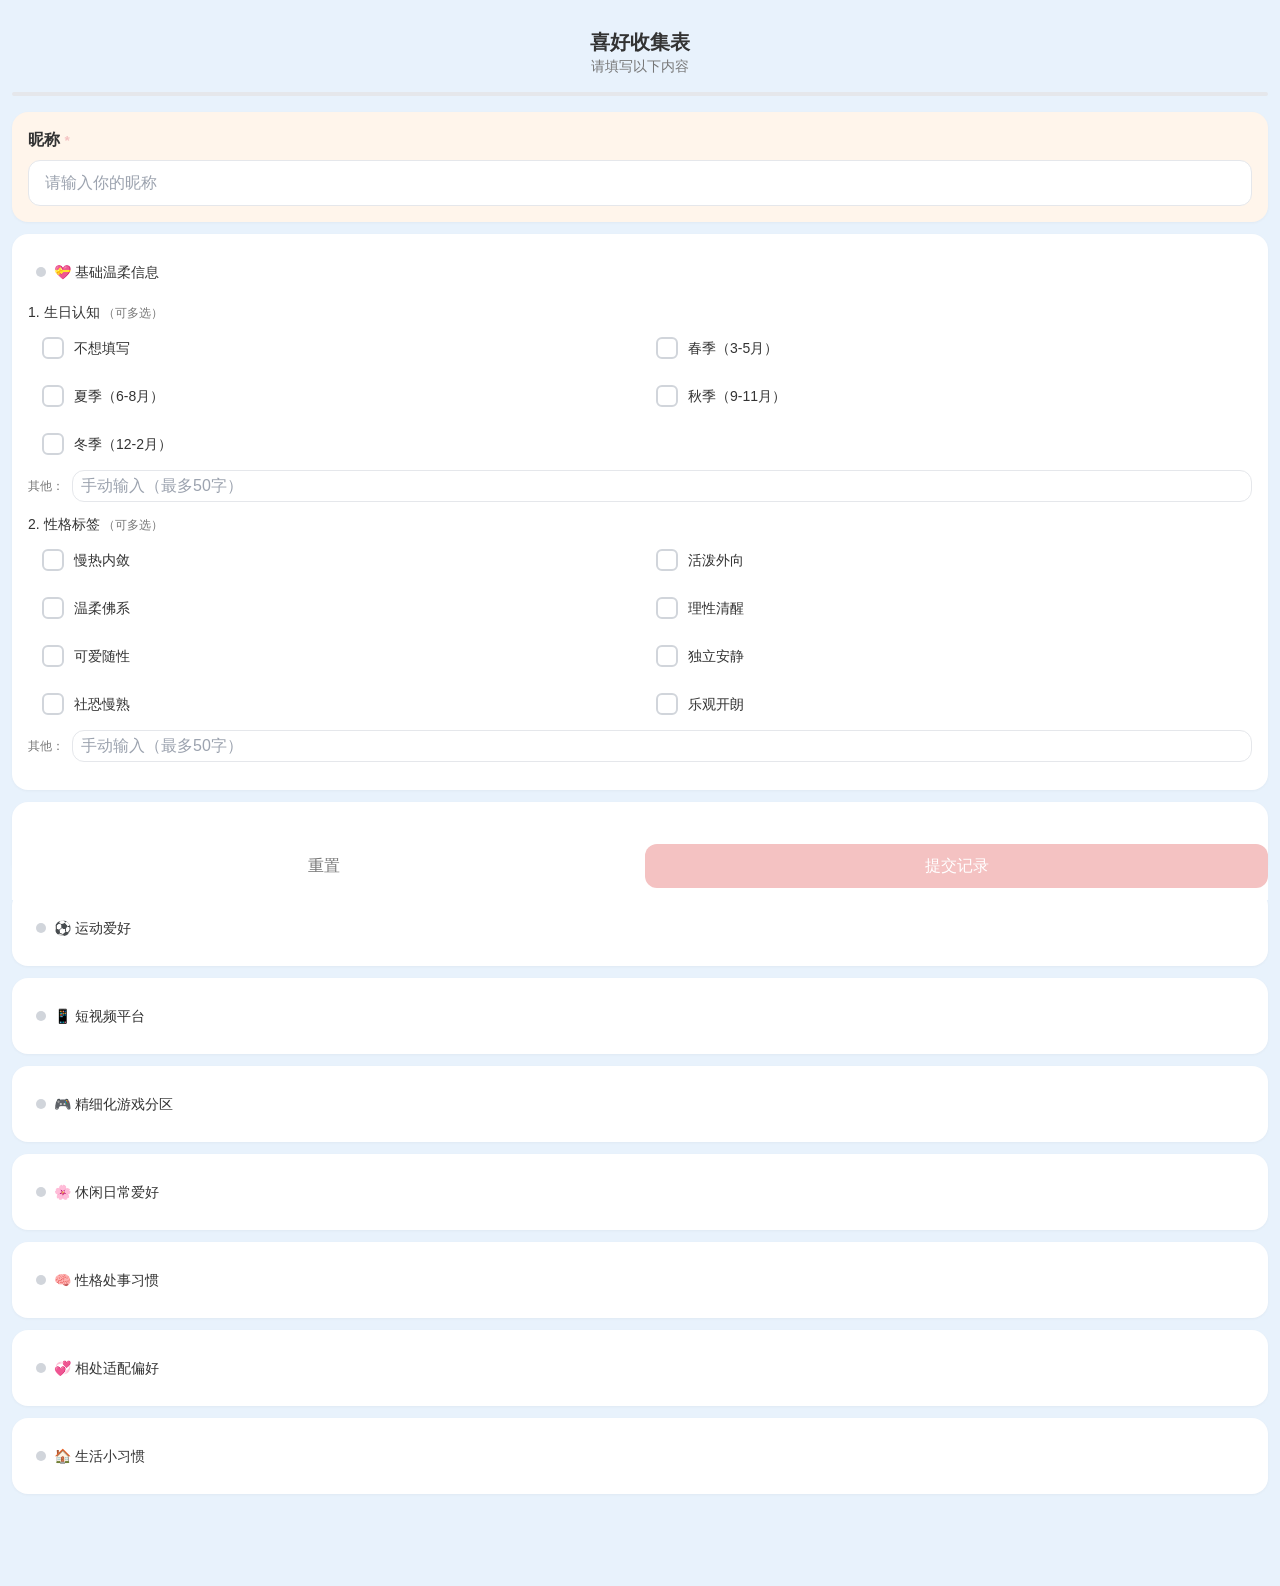
==== fill.html @ 65fc87f7 "Update fill.html" ====
<!DOCTYPE html>
<html lang="zh-CN">
<head>
<meta charset="UTF-8">
<meta name="viewport" content="width=device-width,initial-scale=1.0,user-scalable=no">
<meta name="theme-color" content="#E8F2FC">
<title>知意小记 - 填写</title>
<link rel="stylesheet" href="tailwind.css">
<script src="supabase.min.js"></script>
<script src="qrcode.min.js"></script>
<style>
:root{--milk-blue:#E8F2FC;--apricot:#FFF5EB;--bean-red:#F4C2C2;--text-pri:#333;--text-sec:#777}*{-webkit-tap-highlight-color:transparent}body{font-family:-apple-system,BlinkMacSystemFont,'PingFang SC','Microsoft YaHei',sans-serif;color:var(--text-pri);background:var(--milk-blue);min-height:100vh;margin:0;padding:12px}.card{background:#fff;border-radius:16px;box-shadow:0 1px 3px rgba(0,0,0,.04);padding:16px;margin-bottom:12px}.btn{display:inline-flex;align-items:center;justify-content:center;gap:6px;min-height:44px;padding:10px 20px;border-radius:12px;font-weight:500;border:none;cursor:pointer;transition:all .15s}.btn:active{transform:scale(.96)}.btn-primary{background:var(--bean-red);color:#fff}.btn-ghost{background:transparent;color:var(--text-sec)}.input{width:100%;min-height:44px;padding:10px 16px;border:1.5px solid #e5e7eb;border-radius:12px;font-size:inherit;font-family:inherit;color:var(--text-pri);background:#fff;outline:none;box-sizing:border-box}.input:focus{border-color:var(--bean-red);box-shadow:0 0 0 3px rgba(244,194,194,.2)}.checkbox-wrap{display:flex;align-items:center;gap:10px;min-height:44px;padding:8px 14px;border-radius:12px;cursor:pointer;user-select:none}.checkbox-wrap.selected{background:var(--milk-blue)}.checkbox-wrap.disabled{opacity:.4;pointer-events:none}.checkbox-custom{width:22px;height:22px;border:2px solid #d1d5db;border-radius:6px;flex-shrink:0;display:flex;align-items:center;justify-content:center}.checkbox-wrap.selected .checkbox-custom{background:var(--bean-red);border-color:var(--bean-red)}.checkbox-custom::after{content:'';display:none;width:6px;height:10px;border:solid #fff;border-width:0 2px 2px 0;transform:rotate(45deg);margin-top:-2px}.checkbox-wrap.selected .checkbox-custom::after{display:block}.progress-bar{height:4px;background:#e5e7eb;border-radius:2px;overflow:hidden;margin-bottom:16px}.progress-bar-fill{height:100%;background:var(--bean-red);border-radius:2px;transition:width .4s}.status-dot{width:10px;height:10px;border-radius:50%;flex-shrink:0}.status-dot.empty{background:#d1d5db}.status-dot.filled{background:#93c5fd}.collapsible-header{display:flex;align-items:center;justify-content:space-between;min-height:44px;padding:12px 8px;cursor:pointer;user-select:none;border-radius:12px}.collapsible-body{overflow:hidden;transition:max-height .35s,opacity .25s}.collapsible-body.collapsed{max-height:0!important;opacity:0}.bottom-bar{position:sticky;bottom:0;background:#fff;padding:12px 0;display:flex;gap:10px}.options-grid{display:grid;grid-template-columns:1fr;gap:4px}@media(min-width:768px){.options-grid{grid-template-columns:repeat(2,1fr)}}
</style>
</head>
<body>
<div id="app"><div class="text-center py-10"><p class="text-text-sec">加载中...</p></div></div>

<script>
var _sb = null;
var SUPABASE_URL = 'https://rfsbnontevxcrsanqjwq.supabase.co';
var SUPABASE_ANON_KEY = 'sb_publishable_b06vs8dv9j8hJuNolUOhPw_4NVVEtI8';
var formId = new URLSearchParams(window.location.search).get('id') || '';

var FORM_SECTIONS = [{"id":"basic","title":"基础温柔信息","icon":"💝","questions":[{"id":"birthday","title":"1. 生日认知","options":[{"value":"no_fill","label":"不想填写"},{"value":"spring","label":"春季（3-5月）"},{"value":"summer","label":"夏季（6-8月）"},{"value":"autumn","label":"秋季（9-11月）"},{"value":"winter","label":"冬季（12-2月）"},{"value":"other","label":"其他","isOther":true,"maxChars":50}]},{"id":"personality","title":"2. 性格标签","options":[{"value":"slow_warm","label":"慢热内敛"},{"value":"outgoing","label":"活泼外向"},{"value":"gentle","label":"温柔佛系"},{"value":"rational","label":"理性清醒"},{"value":"cute","label":"可爱随性"},{"value":"independent","label":"独立安静"},{"value":"social_anxious","label":"社恐慢熟"},{"value":"optimistic","label":"乐观开朗"},{"value":"other","label":"其他","isOther":true,"maxChars":50}]}]},{"id":"diet","title":"饮食喜好区","icon":"🍽️","questions":[{"id":"fruits","title":"1. 爱吃的水果","options":[{"value":"apple_pear","label":"苹果/梨类"},{"value":"citrus","label":"柑橘橙柚类"},{"value":"berry","label":"草莓/蓝莓浆果"},{"value":"melon","label":"西瓜/甜瓜瓜类"},{"value":"tropical","label":"芒果/榴莲热带果"},{"value":"grape","label":"葡萄提子"},{"value":"banana_dragon","label":"香蕉/火龙果"},{"value":"rarely_fruit","label":"很少吃水果","isExclusive":true},{"value":"other","label":"其他","isOther":true,"maxChars":50}],"exclusiveOption":"rarely_fruit"},{"id":"snacks","title":"2. 爱吃的零食小吃","options":[{"value":"cake_cookie","label":"蛋糕甜品饼干"},{"value":"chips","label":"膨化薯片"},{"value":"chocolate_candy","label":"巧克力糖果"},{"value":"nuts_dried","label":"坚果果干"},{"value":"spicy_snacks","label":"卤味辣条"},{"value":"dessert_soup","label":"芋圆冰品小吃"},{"value":"rarely_snack","label":"几乎不吃零食","isExclusive":true},{"value":"other","label":"其他","isOther":true,"maxChars":50}],"exclusiveOption":"rarely_snack"},{"id":"main_food","title":"3. 偏好菜系主食","options":[{"value":"light_home","label":"清淡家常菜"},{"value":"spicy","label":"麻辣重口"},{"value":"sweet_sour","label":"酸甜风味"},{"value":"bbq_fried","label":"烧烤油炸"},{"value":"hotpot_bbq","label":"火锅烤肉"},{"value":"rice_noodle","label":"米面主食"},{"value":"western","label":"西餐简餐"},{"value":"no_picky","label":"完全不挑食","isExclusive":true},{"value":"other","label":"其他","isOther":true,"maxChars":50}],"exclusiveOption":"no_picky"},{"id":"drinks","title":"4. 常喝饮品","options":[{"value":"water","label":"白开水/温水"},{"value":"milk_tea","label":"奶茶果茶"},{"value":"coffee","label":"咖啡"},{"value":"soda","label":"碳酸饮料"},{"value":"yogurt","label":"牛奶酸奶"},{"value":"tea","label":"绿茶/红茶茶饮"},{"value":"other","label":"其他","isOther":true,"maxChars":50}]},{"id":"disliked_food","title":"5. 不爱吃/忌口食物","options":[{"value":"organs","label":"动物内脏"},{"value":"red_meat","label":"牛羊肉红肉"},{"value":"seafood","label":"海鲜鱼虾"},{"value":"aromatic_veg","label":"葱姜蒜香菜调味菜"},{"value":"bitter_veg","label":"苦瓜、芹菜等特殊蔬菜"},{"value":"dislike_sweet","label":"不喜甜食"},{"value":"resist_spicy","label":"抗拒辛辣"},{"value":"no_raw","label":"不吃生冷生食"},{"value":"no_restriction","label":"无忌口，不挑食物","isExclusive":true},{"value":"other","label":"其他","isOther":true,"maxChars":50}],"exclusiveOption":"no_restriction"}]},{"id":"sports","title":"运动爱好","icon":"⚽","questions":[{"id":"ball_games","title":"1. 球类运动","options":[{"value":"basketball","label":"篮球"},{"value":"football","label":"足球"},{"value":"badminton","label":"羽毛球"},{"value":"table_tennis","label":"乒乓球"},{"value":"volleyball","label":"排球"},{"value":"tennis","label":"网球"},{"value":"no_ball","label":"不玩球类","isExclusive":true},{"value":"other","label":"其他","isOther":true,"maxChars":50}],"exclusiveOption":"no_ball"},{"id":"cardio","title":"2. 有氧健身类","options":[{"value":"walking_jogging","label":"散步慢跑"},{"value":"rope_skipping","label":"跳绳"},{"value":"yoga","label":"瑜伽拉伸"},{"value":"swimming","label":"游泳"},{"value":"gym","label":"器械健身"},{"value":"cycling","label":"骑行"},{"value":"rarely_exercise","label":"几乎不运动","isExclusive":true},{"value":"other","label":"其他","isOther":true,"maxChars":50}],"exclusiveOption":"rarely_exercise"},{"id":"fun_sports","title":"3. 休闲趣味运动","options":[{"value":"dance","label":"跳舞"},{"value":"skateboard","label":"滑板轮滑"},{"value":"hiking","label":"爬山徒步"},{"value":"fishing","label":"钓鱼"},{"value":"camping","label":"飞盘/户外露营"},{"value":"other","label":"其他","isOther":true,"maxChars":50}]}]},{"id":"short_video","title":"短视频平台","icon":"📱","questions":[{"id":"video_apps","title":"1. 日常刷取软件","options":[{"value":"douyin","label":"抖音"},{"value":"kuaishou","label":"快手"},{"value":"bilibili","label":"B站"},{"value":"xiaohongshu","label":"小红书"},{"value":"xigua","label":"西瓜视频"},{"value":"wechat_video","label":"视频号"},{"value":"rarely_video","label":"很少刷短视频","isExclusive":true},{"value":"other","label":"其他","isOther":true,"maxChars":50}],"exclusiveOption":"rarely_video"},{"id":"video_content","title":"2. 偏爱观看内容类型","options":[{"value":"food_explore","label":"美食探店"},{"value":"game_commentary","label":"游戏解说"},{"value":"film_clips","label":"影视剪辑"},{"value":"funny_daily","label":"搞笑日常"},{"value":"travel","label":"风景旅行"},{"value":"knowledge","label":"知识科普"},{"value":"anime","label":"二次元动漫"},{"value":"fashion_beauty","label":"穿搭美妆"},{"value":"other","label":"其他","isOther":true,"maxChars":50}]}]},{"id":"games","title":"精细化游戏分区","icon":"🎮","questions":[{"id":"moba","title":"1. MOBA竞技类","options":[{"value":"honor_of_kings","label":"王者荣耀"},{"value":"lol","label":"英雄联盟手游/端游"},{"value":"tft","label":"金铲铲之战"},{"value":"onmyoji_arena","label":"决战平安京"},{"value":"dota2","label":"DOTA2"},{"value":"no_moba","label":"不玩MOBA","isExclusive":true},{"value":"other","label":"其他","isOther":true,"maxChars":50}],"exclusiveOption":"no_moba"},{"id":"shooter","title":"2. 射击竞技类","options":[{"value":"valorant","label":"无畏契约"},{"value":"pubg_mobile","label":"和平精英"},{"value":"crossfire","label":"CF穿越火线"},{"value":"cs2","label":"CS2"},{"value":"apex","label":"Apex英雄"},{"value":"arena_breakout","label":"暗区突围"},{"value":"no_shooter","label":"不玩射击游戏","isExclusive":true},{"value":"other","label":"其他","isOther":true,"maxChars":50}],"exclusiveOption":"no_shooter"},{"id":"anime_games","title":"3. 二次元养成游戏","options":[{"value":"genshin","label":"原神"},{"value":"star_rail","label":"崩坏：星穹铁道"},{"value":"zzz","label":"绝区零"},{"value":"onmyoji","label":"阴阳师"},{"value":"fgo","label":"FGO"},{"value":"blue_archive","label":"蔚蓝档案"},{"value":"arknights","label":"明日方舟"},{"value":"tower_of_fantasy","label":"幻塔"},{"value":"no_anime_game","label":"不玩二游","isExclusive":true},{"value":"other","label":"其他","isOther":true,"maxChars":50}],"exclusiveOption":"no_anime_game"},{"id":"casual_games","title":"4. 休闲/单机/网游","options":[{"value":"egg_party","label":"蛋仔派对"},{"value":"identity_v","label":"第五人格"},{"value":"sky","label":"光遇"},{"value":"naraka","label":"永劫无间"},{"value":"it_takes_two","label":"双人成行"},{"value":"dnf","label":"DNF地下城"},{"value":"rarely_game","label":"几乎不玩游戏","isExclusive":true},{"value":"other","label":"其他","isOther":true,"maxChars":50}],"exclusiveOption":"rarely_game"}]},{"id":"hobbies","title":"休闲日常爱好","icon":"🌸","questions":[{"id":"relax_ways","title":"1. 空闲放松方式","options":[{"value":"music","label":"听歌放空"},{"value":"drama_movie","label":"追剧电影综艺"},{"value":"reading","label":"看书阅读"},{"value":"photography","label":"拍照记录生活"},{"value":"shopping","label":"逛街探店"},{"value":"stay_home","label":"宅家发呆休息"},{"value":"learning","label":"学习提升"},{"value":"art_craft","label":"画画手工创作"},{"value":"other","label":"其他","isOther":true,"maxChars":50}]},{"id":"weather_pref","title":"2. 季节天气偏好","options":[{"value":"sunny","label":"晴天"},{"value":"cloudy","label":"阴天"},{"value":"autumn","label":"秋天"},{"value":"spring","label":"春天"},{"value":"summer","label":"夏天"},{"value":"snowy_winter","label":"下雪冬日"},{"value":"rainy","label":"下雨天"},{"value":"other","label":"其他","isOther":true,"maxChars":50}]},{"id":"aesthetic","title":"3. 审美氛围偏好","options":[{"value":"minimal_clean","label":"极简干净"},{"value":"warm_healing","label":"温暖治愈"},{"value":"niche_premium","label":"小众高级"},{"value":"lively","label":"烟火热闹"},{"value":"quiet_cool","label":"清冷安静"},{"value":"retro","label":"复古风"},{"value":"other","label":"其他","isOther":true,"maxChars":50}]}]},{"id":"personality_traits","title":"性格处事习惯","icon":"🧠","questions":[{"id":"work_style","title":"1. 做事风格","options":[{"value":"planner","label":"提前规划条理清晰"},{"value":"go_with_flow","label":"随性顺其自然"},{"value":"efficient","label":"干脆高效果断"},{"value":"perfectionist","label":"细心追求完美"},{"value":"buddha","label":"佛系不争不抢"},{"value":"other","label":"其他","isOther":true,"maxChars":50}]},{"id":"emotion_traits","title":"2. 情绪特质","options":[{"value":"stable","label":"情绪稳定很少内耗"},{"value":"empathetic","label":"共情细腻心软"},{"value":"self_heal","label":"乐观自愈快"},{"value":"slow_express","label":"慢热不善表达"},{"value":"occasional_low","label":"偶尔低落调整快"},{"value":"other","label":"其他","isOther":true,"maxChars":50}]},{"id":"social_traits","title":"3. 待人特质","options":[{"value":"cold_outside","label":"外冷内热"},{"value":"slow_sincere","label":"慢热真诚专一"},{"value":"easygoing","label":"自来熟好相处"},{"value":"tolerant","label":"包容体谅他人"},{"value":"independent_mind","label":"独立不爱麻烦别人"},{"value":"other","label":"其他","isOther":true,"maxChars":50}]}]},{"id":"compatibility","title":"相处适配偏好","icon":"💞","questions":[{"id":"interaction_mode","title":"1. 喜欢的相处模式","options":[{"value":"quiet_company","label":"安静陪伴，各自忙碌"},{"value":"daily_sharing","label":"日常碎碎念分享"},{"value":"going_out","label":"经常结伴出门"},{"value":"much_alone","label":"需要大量独处空间"},{"value":"keep_distance","label":"保持距离不黏人"},{"value":"banter_type","label":"轻松互怼搞笑型"},{"value":"other","label":"其他","isOther":true,"maxChars":50}]},{"id":"comm_style","title":"2. 舒适沟通方式","options":[{"value":"direct","label":"直接坦率不绕弯"},{"value":"tactful","label":"委婉照顾情绪"},{"value":"concise","label":"简洁高效少废话"},{"value":"casual_chat","label":"随心慢慢闲聊"},{"value":"other","label":"其他","isOther":true,"maxChars":50}]},{"id":"pet_peeves","title":"3. 相处反感小事","options":[{"value":"hate_cold","label":"讨厌敷衍冷淡"},{"value":"hate_rushed","label":"讨厌被催促逼迫"},{"value":"hate_flaky","label":"讨厌失信拖延"},{"value":"hate_noisy","label":"讨厌过度吵闹"},{"value":"hate_forced_social","label":"讨厌强行社交"},{"value":"hate_silent_treatment","label":"讨厌冷战不沟通"},{"value":"no_peeve","label":"基本无雷点","isExclusive":true},{"value":"other","label":"其他","isOther":true,"maxChars":50}],"exclusiveOption":"no_peeve"}]},{"id":"lifestyle","title":"生活小习惯","icon":"🏠","questions":[{"id":"sleep_schedule","title":"1. 作息类型","options":[{"value":"early_bird","label":"早睡早起规律"},{"value":"occasional_late","label":"偶尔熬夜、作息尚可"},{"value":"night_owl","label":"标准熬夜党"},{"value":"random_sleep","label":"作息随缘、不固定"},{"value":"other","label":"其他","isOther":true,"maxChars":50}]},{"id":"life_prefs","title":"2. 生活小偏好","options":[{"value":"ritualistic","label":"喜欢生活有仪式感"},{"value":"organized","label":"爱收纳整理整洁"},{"value":"try_new","label":"喜欢尝试新鲜事物"},{"value":"stable_life","label":"偏爱安稳不变的生活"},{"value":"journaling","label":"习惯记录日常点滴"},{"value":"laid_back","label":"随性懒散、舒服为主"},{"value":"other","label":"其他","isOther":true,"maxChars":50}]}]}];

function $(s){return document.querySelector(s)}
function escapeHtml(s){var d=document.createElement('div');d.textContent=s;return d.innerHTML}
function nanoid(n){for(var r='',i=0;i<n;i++)r+='abcdefghijklmnopqrstuvwxyz0123456789'[Math.floor(36*Math.random())];return r}

// Init Supabase
if(typeof supabase!=='undefined'){_sb=supabase.createClient(SUPABASE_URL,SUPABASE_ANON_KEY)}

var formData={};
var cacheKey='zhiyi_fill_'+formId;
try{formData=JSON.parse(localStorage.getItem(cacheKey)||'{}')}catch(e){}
if(!formData._identity)formData._identity={name:'',avatarMode:'none',avatarUrl:'',avatarCartoonId:''};

function saveCache(){localStorage.setItem(cacheKey,JSON.stringify(formData))}

function toggleOption(el,sectionId,qId,value,isExclusive,exclusiveVal){
  if(el.classList.contains('disabled'))return;
  if(!formData[sectionId])formData[sectionId]={};
  if(!formData[sectionId][qId])formData[sectionId][qId]=[];
  var arr=formData[sectionId][qId];
  if(isExclusive){arr.length=0;if(!arr.includes(value))arr.push(value)}else{
    if(exclusiveVal&&arr.includes(exclusiveVal))arr.length=0;
    var idx=arr.indexOf(value);
    if(idx>=0)arr.splice(idx,1);else arr.push(value)
  }
  saveCache();render();
}

function setOther(sid,qid,v){if(!formData[sid])formData[sid]={};formData[sid][qid+'_other']=v;saveCache()}
function toggleSec(id){var b=document.getElementById('body-'+id);if(b)b.classList.toggle('collapsed')}

function render(){
  var h='',ident=formData._identity||{};
  h+='<div class="text-center py-4"><h1 class="text-xl font-semibold">喜好收集表</h1><p class="text-text-sec text-sm">请填写以下内容</p></div>';
  h+='<div class="progress-bar"><div class="progress-bar-fill" id="progress" style="width:0%"></div></div>';
  h+='<div class="card" style="background:var(--apricot)"><h3 class="font-semibold mb-2">昵称 <span style="color:var(--bean-red);font-size:0.85em">*</span></h3><input type="text" id="ident-name" class="input" placeholder="请输入你的昵称" maxlength="30" value="'+escapeHtml(ident.name||'')+'"></div>';
  FORM_SECTIONS.forEach(function(sec,si){
    var sd=formData[sec.id]||{};
    var hasC=false;
    var qHtml='';
    sec.questions.forEach(function(q){
      var vals=sd[q.id]||[];
      var oth=sd[q.id+'_other']||'';
      var ex=q.exclusiveOption;
      var hasEx=ex&&vals.includes(ex);
      qHtml+='<div class="mb-3"><p class="text-sm font-medium mb-1">'+escapeHtml(q.title)+' <span class="text-text-sec text-xs">（可多选）</span></p><div class="options-grid">';
      q.options.forEach(function(o){
        if(o.isOther)return;
        var sel=vals.includes(o.value);
        var dis=hasEx&&!o.isExclusive&&o.value!==ex;
        if(sel)hasC=true;
        qHtml+='<div class="checkbox-wrap'+(sel?' selected':'')+(dis?' disabled':'')+'" onclick="toggleOption(this,\''+sec.id+'\',\''+q.id+'\',\''+o.value+'\','+(o.isExclusive||false)+',\''+(ex||'')+'\')" data-value="'+o.value+'"><span class="checkbox-custom"></span><span class="text-sm">'+escapeHtml(o.label)+'</span></div>';
      });
      qHtml+='</div>';
      var oo=q.options.find(function(o){return o.isOther});
      if(oo){
        qHtml+='<div class="flex items-center gap-2 mt-1"><span class="text-xs text-text-sec">其他：</span><input type="text" class="input text-sm" placeholder="手动输入（最多'+(oo.maxChars||50)+'字）" maxlength="'+(oo.maxChars||50)+'" value="'+escapeHtml(oth)+'" oninput="setOther(\''+sec.id+'\',\''+q.id+'\',this.value)" style="min-height:32px;padding:4px 8px;flex:1"></div>';
      }
      qHtml+='</div>';
    });
    if(qHtml){
      h+='<div class="card"><div class="collapsible-header" onclick="toggleSec(\''+sec.id+'\')"><div class="flex items-center gap-2"><span class="status-dot'+(hasC?' filled':' empty')+'"></span><span class="font-medium text-sm">'+sec.icon+' '+escapeHtml(sec.title)+'</span></div></div><div class="collapsible-body'+(si===0?'':' collapsed')+'" id="body-'+sec.id+'"><div class="pt-2">'+qHtml+'</div></div></div>';
    }
  });
  h+='<div class="bottom-bar"><button class="btn btn-ghost flex-1" onclick="resetForm()">重置</button><button class="btn btn-primary flex-1" id="submit-btn">提交记录</button></div>';
  document.getElementById('app').innerHTML=h;
  // Bind
  var ni=document.getElementById('ident-name');
  if(ni)ni.addEventListener('input',function(){formData._identity.name=this.value;saveCache()});
  var sb=document.getElementById('submit-btn');
  if(sb)sb.addEventListener('click',submitForm);
  // Progress
  var total=0,filled=0;
  if(ident.name){filled++;total++}else total++;
  FORM_SECTIONS.forEach(function(sec){sec.questions.forEach(function(q){total++;var v=(formData[sec.id]||{})[q.id];if(v&&(Array.isArray(v)?v.length>0:true))filled++})});
  var pct=total>0?Math.round(filled/total*100):0;
  var pb=document.getElementById('progress');if(pb)pb.style.width=pct+'%';
}

function resetForm(){
  formData={_identity:{name:'',avatarMode:'none',avatarUrl:'',avatarCartoonId:''}};
  saveCache();render();
}

async function submitForm(){
  var name=(formData._identity||{}).name||'';
  if(!name.trim()){alert('请填写昵称');return}
  if(!_sb){alert('提交失败：网络未连接');return}
  var btn=document.getElementById('submit-btn');
  btn.disabled=true;btn.textContent='提交中...';
  try{
    var data={_identity:formData._identity};
    FORM_SECTIONS.forEach(function(sec){
      var sd=formData[sec.id]||{};
      sec.questions.forEach(function(q){
        var k=sec.id+'_'+q.id;
        var v=sd[q.id]||[];
        var o=sd[q.id+'_other'];
        if(o&&v.includes('other')){var nv=v.slice();nv[nv.indexOf('other')]='other:'+o;data[k]=nv}else data[k]=v;
      });
    });
    await _sb.from('submissions').insert({form_id:formId,submitter_name:name.trim(),data:data,device_fingerprint:'web_'+nanoid(16)});
    localStorage.removeItem(cacheKey);
    document.getElementById('app').innerHTML='<div class="text-center py-16"><div class="text-5xl mb-4">🎉</div><h2 class="text-xl font-semibold">提交成功！感谢你的填写</h2></div>';
  }catch(e){
    alert('提交失败：'+(e.message||'网络错误'));
    btn.disabled=false;btn.textContent='提交记录';
  }
}

render();
</script>
</body>
</html>
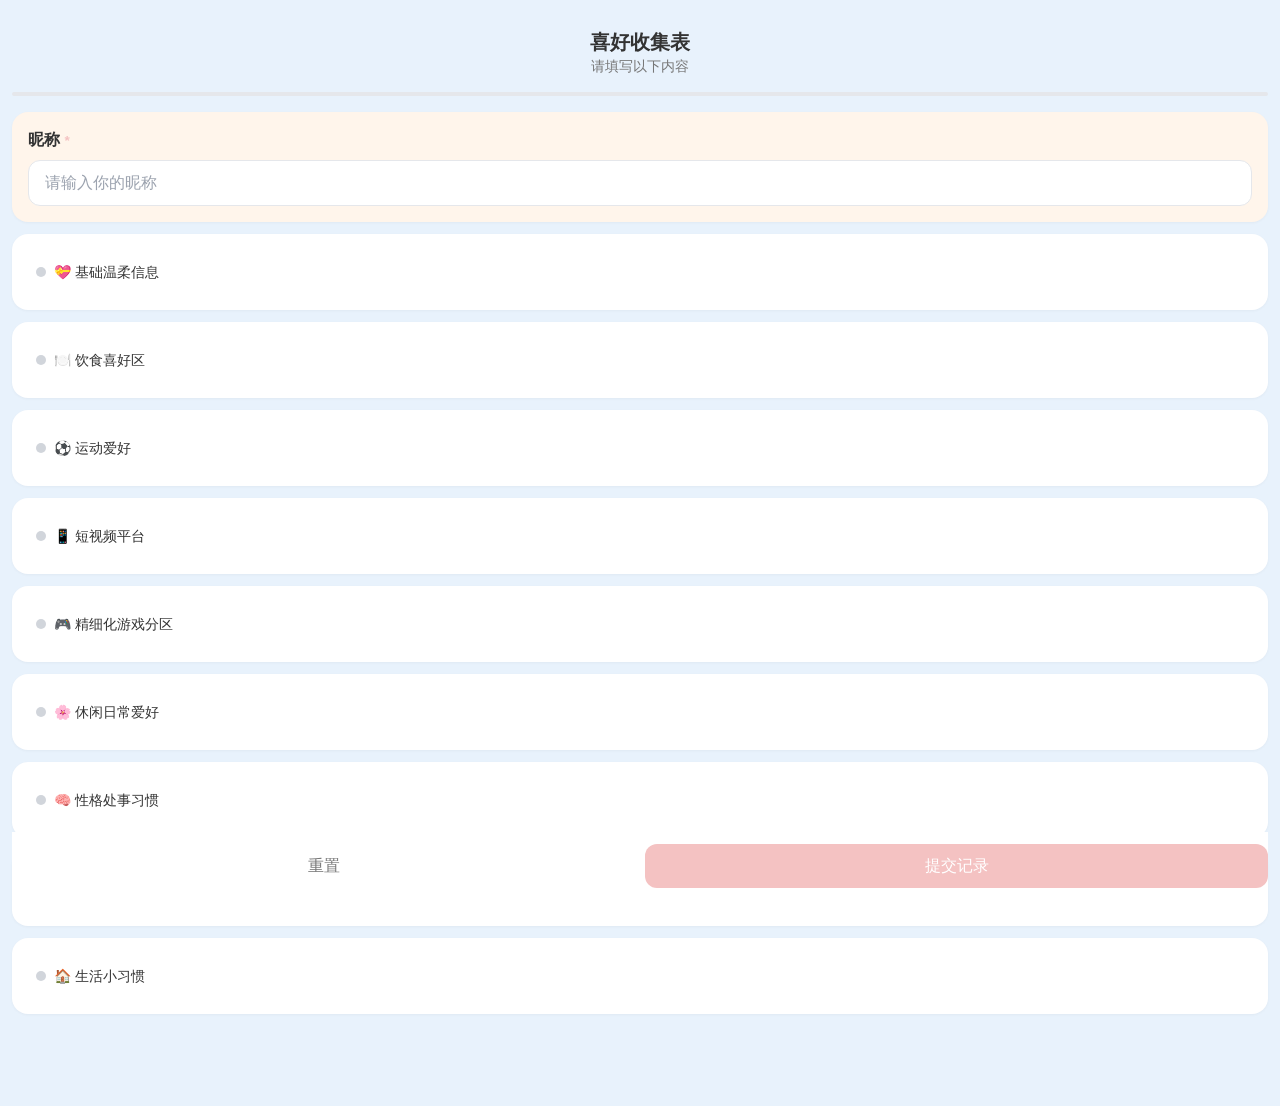
==== commit d1f89c37: "Update fill.html" ====
--- a/fill.html
+++ b/fill.html
@@ -51,9 +51,12 @@
 }
 
 function setOther(sid,qid,v){if(!formData[sid])formData[sid]={};formData[sid][qid+'_other']=v;saveCache()}
-function toggleSec(id){var b=document.getElementById('body-'+id);if(b)b.classList.toggle('collapsed')}
+var openSections={};
+function saveOpenState(){FORM_SECTIONS.forEach(function(s){var b=document.getElementById('body-'+s.id);openSections[s.id]=b&&!b.classList.contains('collapsed')})}
+function toggleSec(id){var b=document.getElementById('body-'+id);if(b){b.classList.toggle('collapsed');openSections[id]=!b.classList.contains('collapsed')}}
 
 function render(){
+  saveOpenState();
   var h='',ident=formData._identity||{};
   h+='<div class="text-center py-4"><h1 class="text-xl font-semibold">喜好收集表</h1><p class="text-text-sec text-sm">请填写以下内容</p></div>';
   h+='<div class="progress-bar"><div class="progress-bar-fill" id="progress" style="width:0%"></div></div>';
@@ -83,7 +86,8 @@
       qHtml+='</div>';
     });
     if(qHtml){
-      h+='<div class="card"><div class="collapsible-header" onclick="toggleSec(\''+sec.id+'\')"><div class="flex items-center gap-2"><span class="status-dot'+(hasC?' filled':' empty')+'"></span><span class="font-medium text-sm">'+sec.icon+' '+escapeHtml(sec.title)+'</span></div></div><div class="collapsible-body'+(si===0?'':' collapsed')+'" id="body-'+sec.id+'"><div class="pt-2">'+qHtml+'</div></div></div>';
+      var isOpen=(openSections[sec.id]!==undefined)?openSections[sec.id]:(si===0);
+h+='<div class="card"><div class="collapsible-header" onclick="toggleSec(\''+sec.id+'\')"><div class="flex items-center gap-2"><span class="status-dot'+(hasC?' filled':' empty')+'"></span><span class="font-medium text-sm">'+sec.icon+' '+escapeHtml(sec.title)+'</span></div></div><div class="collapsible-body'+(isOpen?'':' collapsed')+'" id="body-'+sec.id+'"><div class="pt-2">'+qHtml+'</div></div></div>';
     }
   });
   h+='<div class="bottom-bar"><button class="btn btn-ghost flex-1" onclick="resetForm()">重置</button><button class="btn btn-primary flex-1" id="submit-btn">提交记录</button></div>';
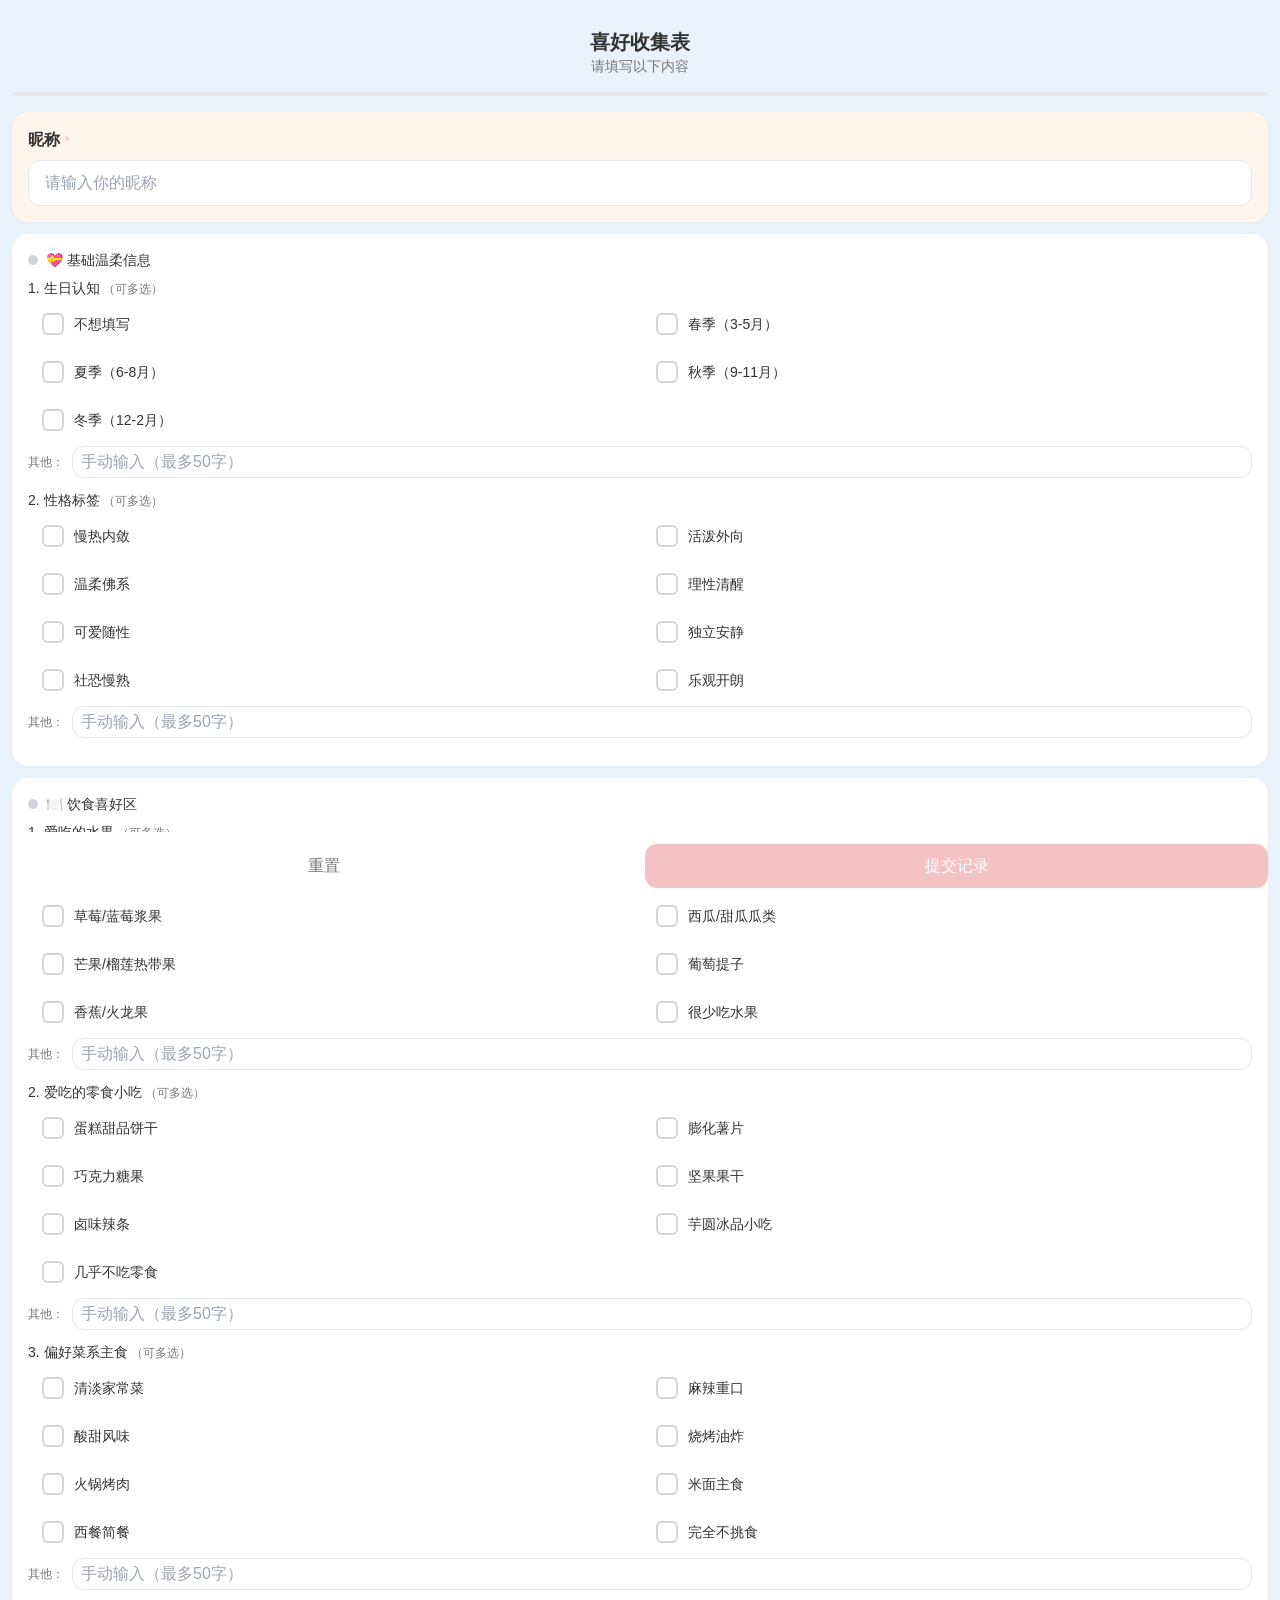
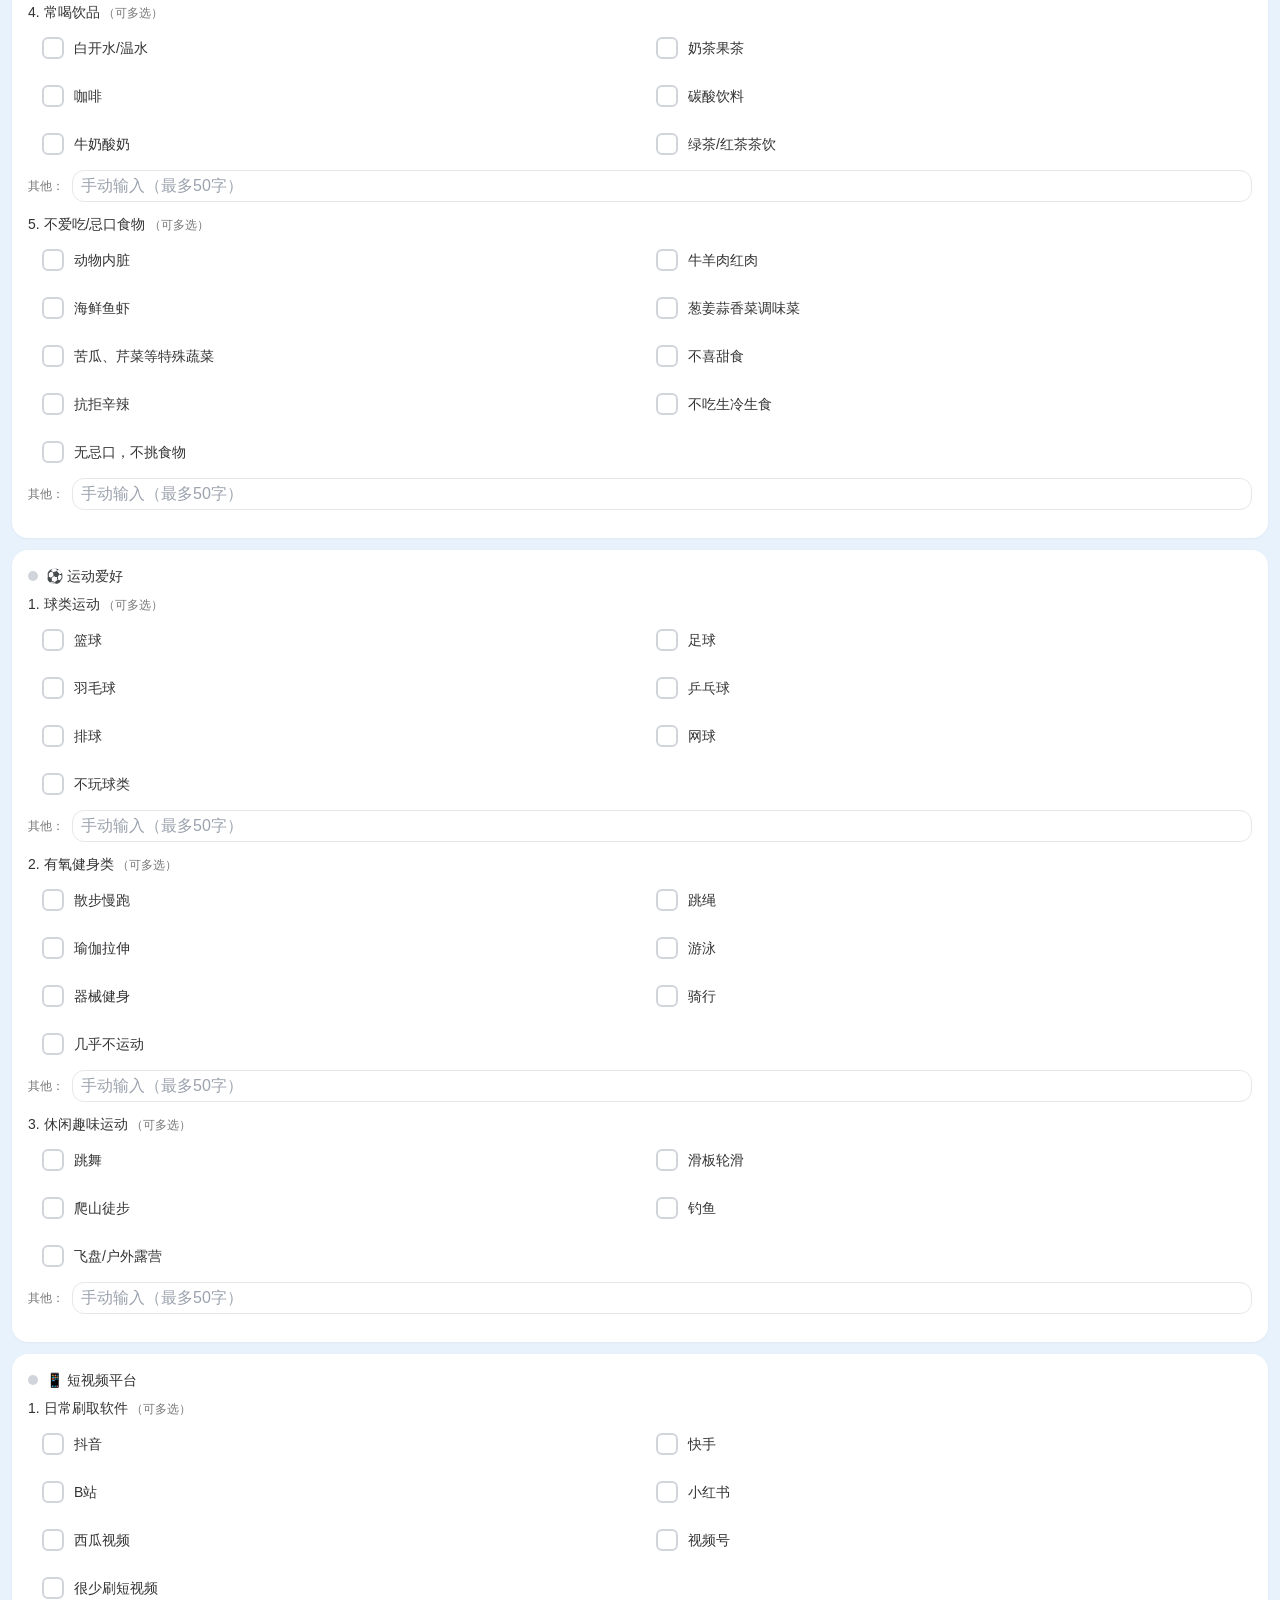
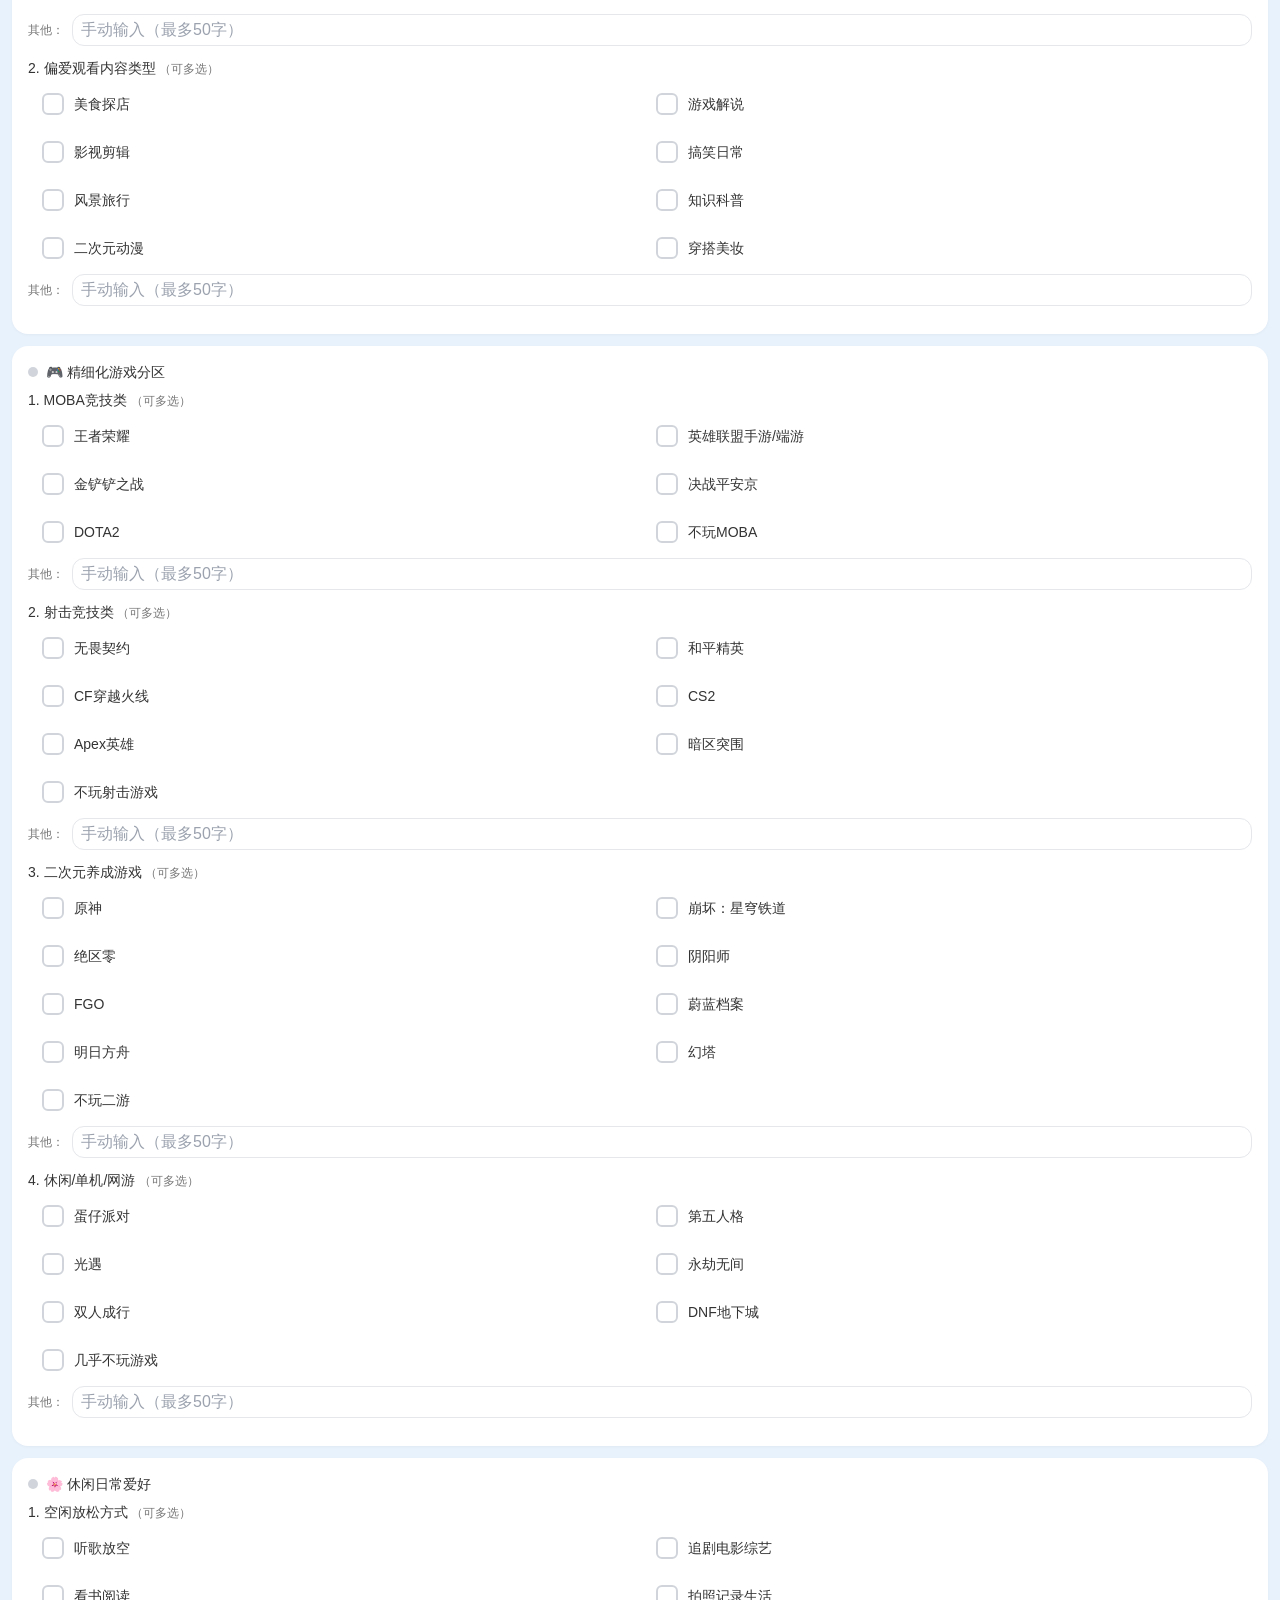
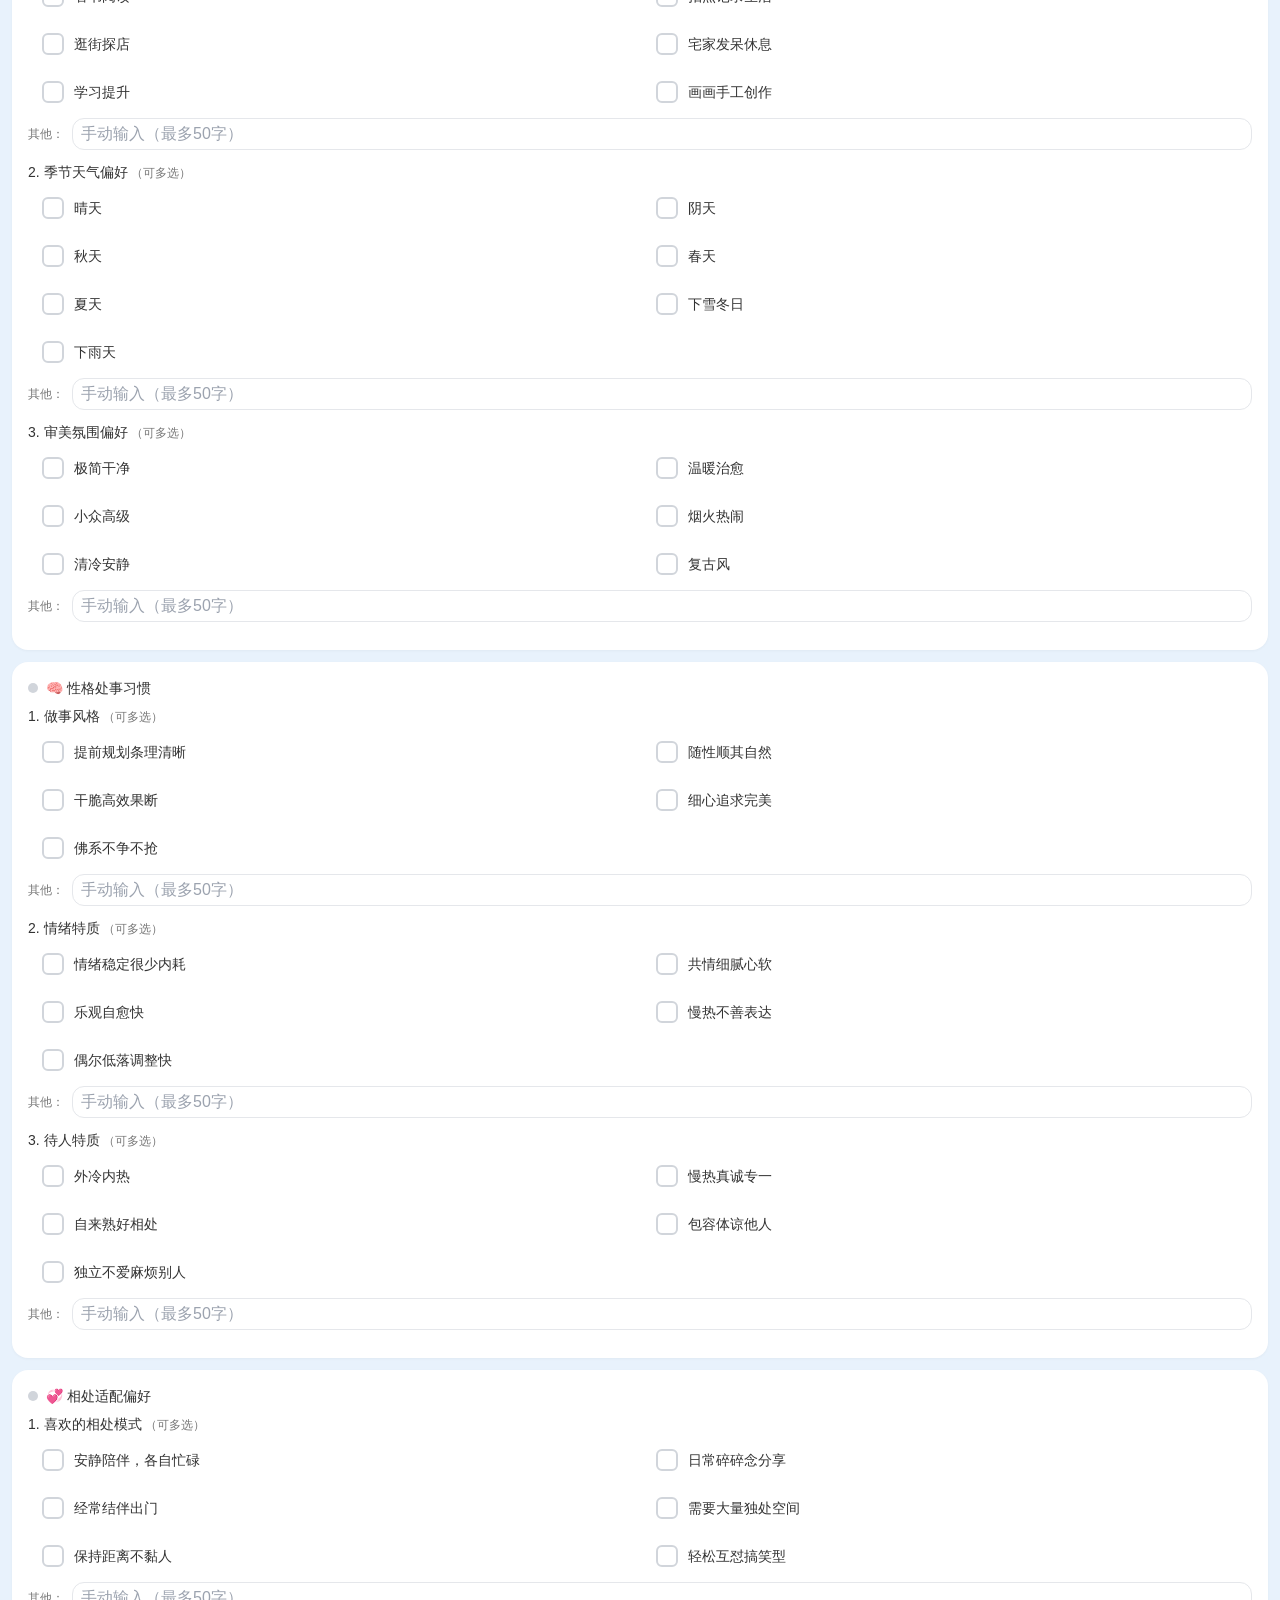
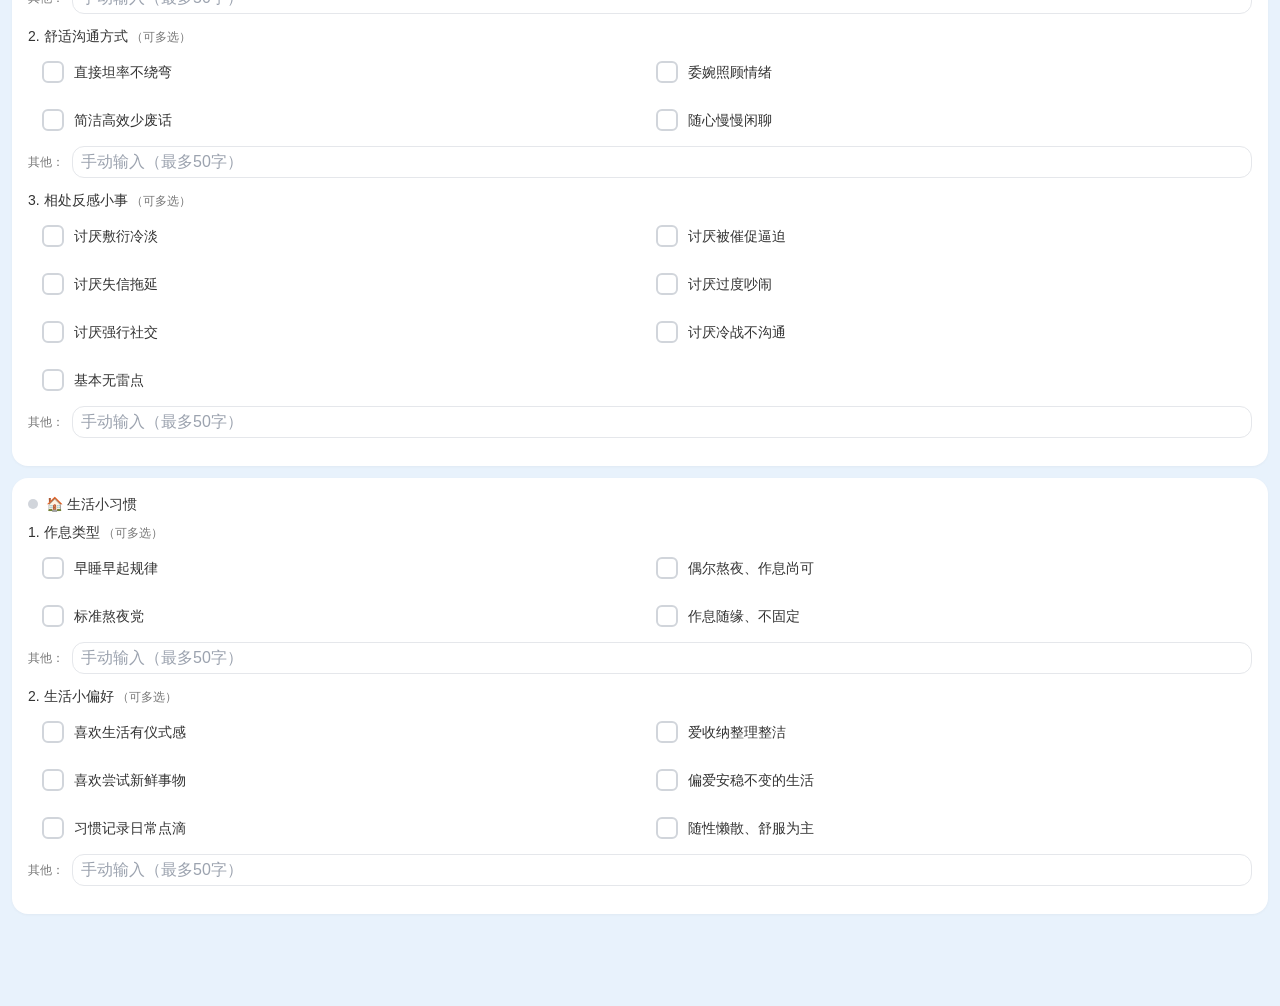
==== commit b9d4d2ab: "Update fill.html" ====
--- a/fill.html
+++ b/fill.html
@@ -42,21 +42,64 @@
   if(!formData[sectionId])formData[sectionId]={};
   if(!formData[sectionId][qId])formData[sectionId][qId]=[];
   var arr=formData[sectionId][qId];
-  if(isExclusive){arr.length=0;if(!arr.includes(value))arr.push(value)}else{
-    if(exclusiveVal&&arr.includes(exclusiveVal))arr.length=0;
+  if(isExclusive){
+    arr.length=0;
+    if(!arr.includes(value))arr.push(value);
+    // Update all checkboxes in this question - disable non-exclusive ones
+    var qBlock=el.closest('.question-block');
+    if(qBlock){
+      qBlock.querySelectorAll('.checkbox-wrap').forEach(function(cb){
+        var v=cb.getAttribute('data-value');
+        if(v===value){cb.classList.add('selected')}else{cb.classList.remove('selected')}
+        cb.classList.toggle('disabled',v!==value);
+      });
+    }
+  }else{
+    if(exclusiveVal&&arr.includes(exclusiveVal)){arr.length=0;el.closest('.question-block').querySelectorAll('.checkbox-wrap').forEach(function(cb){cb.classList.remove('selected','disabled')})}
     var idx=arr.indexOf(value);
-    if(idx>=0)arr.splice(idx,1);else arr.push(value)
+    if(idx>=0)arr.splice(idx,1);else arr.push(value);
+    el.classList.toggle('selected');
+    // Handle exclusive: if exclusive option now selected, disable others
+    if(exclusiveVal&&arr.includes(exclusiveVal)){
+      el.closest('.question-block').querySelectorAll('.checkbox-wrap').forEach(function(cb){
+        var v=cb.getAttribute('data-value');
+        if(v!==exclusiveVal&&!cb.classList.contains('other-wrap'))cb.classList.add('disabled');
+        if(v===exclusiveVal)cb.classList.add('selected');
+      });
+    }
   }
-  saveCache();render();
+  // Update status dot
+  updateStatusDot(sectionId);
+  // Update progress
+  updateProgressBar();
+  saveCache();
+}
+
+function updateStatusDot(sid){
+  var has=false;
+  FORM_SECTIONS.forEach(function(s){
+    if(s.id!==sid)return;
+    s.questions.forEach(function(q){var v=(formData[s.id]||{})[q.id];if(v&&(Array.isArray(v)?v.length>0:true))has=true});
+  });
+  var cards=document.querySelectorAll('.card');
+  var idx=FORM_SECTIONS.findIndex(function(s){return s.id===sid});
+  if(idx>=0&&cards[idx+1]){
+    var dot=cards[idx+1].querySelector('.status-dot');
+    if(dot)dot.className='status-dot'+(has?' filled':' empty');
+  }
+}
+
+function updateProgressBar(){
+  var total=0,filled=0;
+  var ident=formData._identity||{};
+  if(ident.name){filled++;total++}else total++;
+  FORM_SECTIONS.forEach(function(sec){sec.questions.forEach(function(q){total++;var v=(formData[sec.id]||{})[q.id];if(v&&(Array.isArray(v)?v.length>0:true))filled++})});
+  var pct=total>0?Math.round(filled/total*100):0;
+  var pb=document.getElementById('progress');if(pb)pb.style.width=pct+'%';
 }
 
 function setOther(sid,qid,v){if(!formData[sid])formData[sid]={};formData[sid][qid+'_other']=v;saveCache()}
-var openSections={};
-function saveOpenState(){FORM_SECTIONS.forEach(function(s){var b=document.getElementById('body-'+s.id);openSections[s.id]=b&&!b.classList.contains('collapsed')})}
-function toggleSec(id){var b=document.getElementById('body-'+id);if(b){b.classList.toggle('collapsed');openSections[id]=!b.classList.contains('collapsed')}}
-
 function render(){
-  saveOpenState();
   var h='',ident=formData._identity||{};
   h+='<div class="text-center py-4"><h1 class="text-xl font-semibold">喜好收集表</h1><p class="text-text-sec text-sm">请填写以下内容</p></div>';
   h+='<div class="progress-bar"><div class="progress-bar-fill" id="progress" style="width:0%"></div></div>';
@@ -70,7 +113,7 @@
       var oth=sd[q.id+'_other']||'';
       var ex=q.exclusiveOption;
       var hasEx=ex&&vals.includes(ex);
-      qHtml+='<div class="mb-3"><p class="text-sm font-medium mb-1">'+escapeHtml(q.title)+' <span class="text-text-sec text-xs">（可多选）</span></p><div class="options-grid">';
+      qHtml+='<div class="mb-3 question-block"><p class="text-sm font-medium mb-1">'+escapeHtml(q.title)+' <span class="text-text-sec text-xs">（可多选）</span></p><div class="options-grid">';
       q.options.forEach(function(o){
         if(o.isOther)return;
         var sel=vals.includes(o.value);
@@ -86,8 +129,7 @@
       qHtml+='</div>';
     });
     if(qHtml){
-      var isOpen=(openSections[sec.id]!==undefined)?openSections[sec.id]:(si===0);
-h+='<div class="card"><div class="collapsible-header" onclick="toggleSec(\''+sec.id+'\')"><div class="flex items-center gap-2"><span class="status-dot'+(hasC?' filled':' empty')+'"></span><span class="font-medium text-sm">'+sec.icon+' '+escapeHtml(sec.title)+'</span></div></div><div class="collapsible-body'+(isOpen?'':' collapsed')+'" id="body-'+sec.id+'"><div class="pt-2">'+qHtml+'</div></div></div>';
+      h+='<div class="card"><div class="flex items-center gap-2 mb-2"><span class="status-dot'+(hasC?' filled':' empty')+'"></span><span class="font-medium text-sm">'+sec.icon+' '+escapeHtml(sec.title)+'</span></div><div class="pt-1">'+qHtml+'</div></div>';
     }
   });
   h+='<div class="bottom-bar"><button class="btn btn-ghost flex-1" onclick="resetForm()">重置</button><button class="btn btn-primary flex-1" id="submit-btn">提交记录</button></div>';
